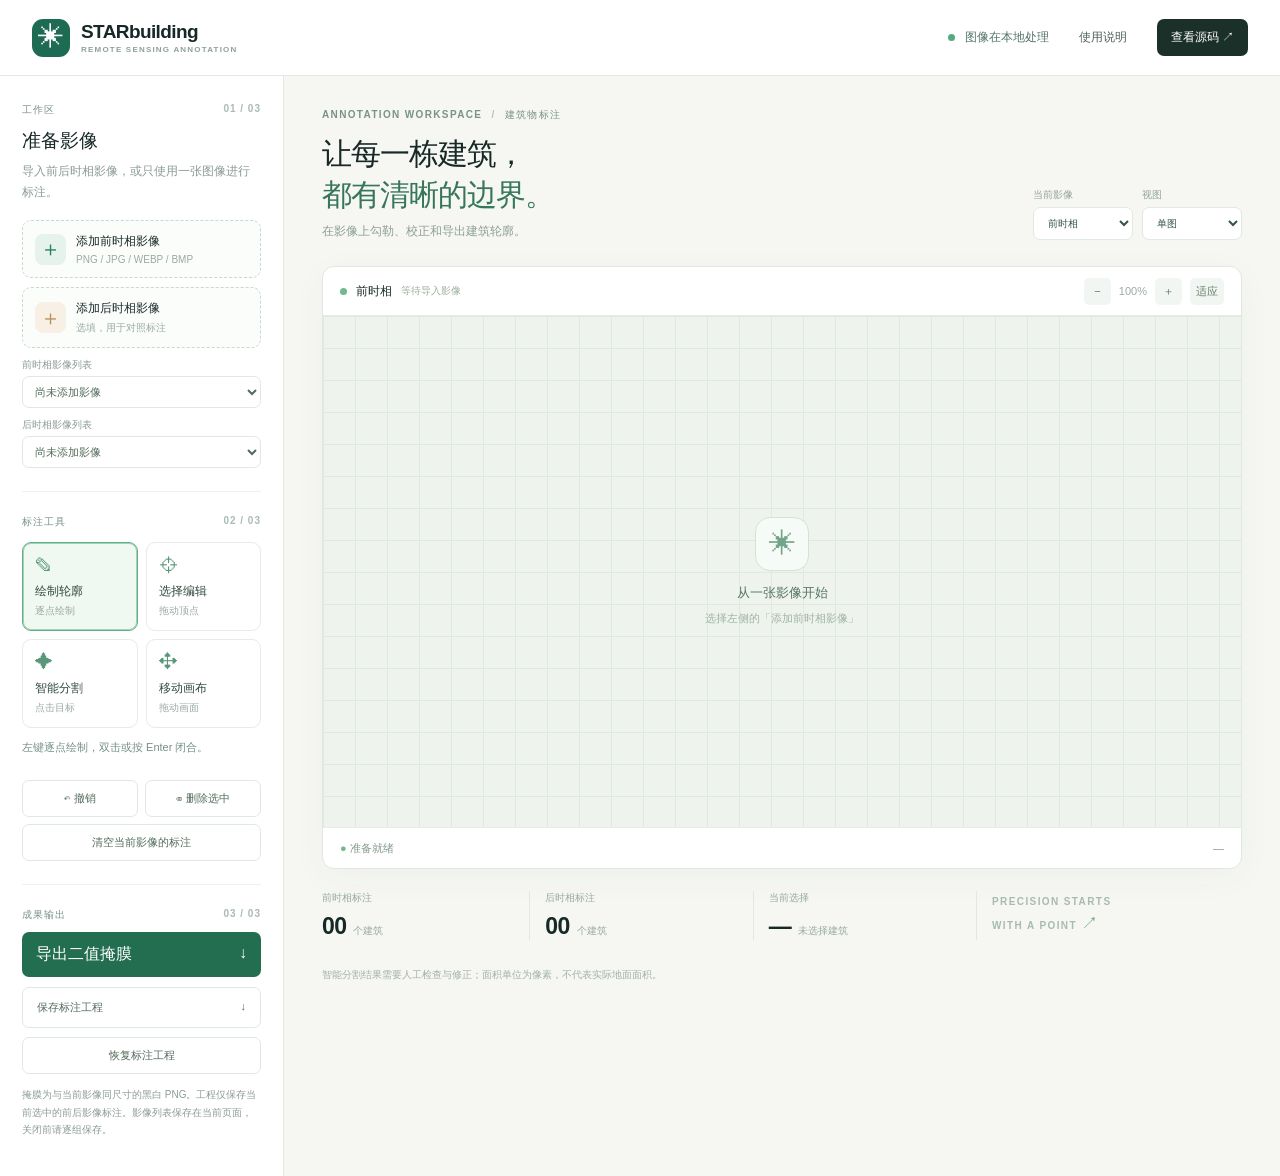
==== docs/index.html @ ca91f263 "Improve workspace and prepare Pages publishing" ====
<!doctype html>
<html lang="zh-CN"><head><meta charset="utf-8"><meta name="viewport" content="width=device-width,initial-scale=1"><meta name="color-scheme" content="light"><title>STARbuilding · 遥感建筑标注</title><link rel="stylesheet" href="./style.css"></head>
<body><header><a class="brand" href="#"><span class="brand-icon">✳</span><span><strong>STARbuilding</strong><small>REMOTE SENSING ANNOTATION</small></span></a><div class="header-end"><span class="local-badge"><i></i> 图像在本地处理</span><button id="help" class="text-btn">使用说明</button><a class="github" href="https://github.com/cha290196-hue/STARbuilding">查看源码 ↗</a></div></header>
<main><aside class="sidebar"><div class="section-heading"><span>工作区</span><span class="step">01 / 03</span></div><h2>准备影像</h2><p class="muted">导入前后时相影像，或只使用一张图像进行标注。</p><label class="upload"><input id="file-before" type="file" multiple accept="image/png,image/jpeg,image/webp,image/bmp"><span class="upload-icon">＋</span><span><b>添加前时相影像</b><small id="before-name">PNG / JPG / WEBP / BMP</small></span></label><label class="upload"><input id="file-after" type="file" multiple accept="image/png,image/jpeg,image/webp,image/bmp"><span class="upload-icon warm">＋</span><span><b>添加后时相影像</b><small id="after-name">选填，用于对照标注</small></span></label><label class="image-picker">前时相影像列表<select id="images-before" aria-label="前时相影像列表"><option value="">尚未添加影像</option></select></label><label class="image-picker">后时相影像列表<select id="images-after" aria-label="后时相影像列表"><option value="">尚未添加影像</option></select></label><div class="divider"></div><div class="section-heading"><span>标注工具</span><span class="step">02 / 03</span></div><div class="tool-grid" id="tools"><button class="tool selected" data-mode="polygon"><span>✎</span><b>绘制轮廓</b><small>逐点绘制</small></button><button class="tool" data-mode="edit"><span>⌖</span><b>选择编辑</b><small>拖动顶点</small></button><button class="tool" data-mode="ai"><span>✦</span><b>智能分割</b><small>点击目标</small></button><button class="tool" data-mode="pan"><span>✥</span><b>移动画布</b><small>拖动画面</small></button></div><p id="tool-hint" class="hint">左键逐点绘制，双击或按 Enter 闭合。</p><div class="actions"><button id="undo">↶ 撤销</button><button id="remove">⌫ 删除选中</button></div><button id="clear" class="clear">清空当前影像的标注</button><div class="divider"></div><div class="section-heading"><span>成果输出</span><span class="step">03 / 03</span></div><button id="export-mask" class="primary">导出二值掩膜 <span>↓</span></button><button id="export-project" class="secondary">保存标注工程 <span>↓</span></button><label class="import-project">恢复标注工程<input id="project-file" type="file" accept="application/json,.json"></label><p class="footnote">掩膜为与当前影像同尺寸的黑白 PNG。工程仅保存当前选中的前后影像标注。影像列表保存在当前页面，关闭前请逐组保存。</p></aside>
<section class="workspace"><div class="workspace-head"><div><div class="eyebrow">ANNOTATION WORKSPACE <span> / </span> 建筑物标注</div><h1>让每一栋建筑，<br><em>都有清晰的边界。</em></h1><p>在影像上勾勒、校正和导出建筑轮廓。</p></div><div class="head-controls"><label>当前影像<select id="active"><option value="before">前时相</option><option value="after">后时相</option></select></label><label>视图<select id="layout"><option value="single">单图</option><option value="side">左右对照</option><option value="overlay">叠加对照</option></select></label></div></div><div class="canvas-shell"><div class="canvas-toolbar"><div class="canvas-title"><span class="pulse"></span><strong id="view-title">前时相</strong><span id="dimensions">等待导入影像</span></div><div class="canvas-buttons"><button id="zoom-out" title="缩小">−</button><span id="zoom-label">100%</span><button id="zoom-in" title="放大">＋</button><button id="fit" title="适应画布">适应</button></div></div><div id="panes" class="panes single"><div class="pane" data-side="before"><canvas id="canvas-before"></canvas><div class="empty" id="empty-before"><div class="empty-mark">✳</div><strong>从一张影像开始</strong><span>选择左侧的「添加前时相影像」</span></div></div><div class="pane" data-side="after"><canvas id="canvas-after"></canvas><div class="empty" id="empty-after"><div class="empty-mark">＋</div><strong>添加后时相影像</strong><span>导入另一张图像进行对照</span></div></div></div><div class="canvas-footer"><div><span class="key">●</span> <span id="status" role="status">准备就绪</span></div><div id="pointer">—</div></div></div><div class="bottom"><div><span class="metric-label">前时相标注</span><strong id="count-before">00</strong><span>个建筑</span></div><div><span class="metric-label">后时相标注</span><strong id="count-after">00</strong><span>个建筑</span></div><div><span class="metric-label">当前选择</span><strong id="selection">—</strong><span id="area">未选择建筑</span></div><div class="bottom-note">PRECISION STARTS<br>WITH A POINT <span>↗</span></div></div><p class="disclaimer">智能分割结果需要人工检查与修正；面积单位为像素，不代表实际地面面积。</p></section></main>
<dialog id="help-dialog"><div class="dialog-top"><b>使用说明</b><button id="close-help">✕</button></div><ol><li>导入前时相影像；需要对比时再导入后时相。</li><li>选择「绘制轮廓」逐点标注，双击或按 Enter 完成。选择「选择编辑」后可选中轮廓并拖动顶点。</li><li>选择「智能分割」并点击目标，首次使用需要联网下载模型。结果须人工核对；每次点击创建一个轮廓。</li><li>滚轮缩放，移动画布工具用于平移；左右对照分别编辑两张影像，叠加模式要求两张影像尺寸一致并已配准。</li><li>导出二值掩膜或保存工程。工程仅包含当前选中的前后时相标注，不包含图像；恢复时须重新选择同尺寸原图。</li></ol><p>快捷键：Enter 完成绘制、Esc 取消当前绘制、Ctrl/Cmd + Z 撤销、Delete 删除选中。</p></dialog><script type="module" src="./app.js"></script></body></html>
---- docs/style.css ----
:root{font-family:Inter,"Noto Sans SC","Microsoft YaHei",sans-serif;color:#172927;background:#f6f7f3;font-synthesis:none}*{box-sizing:border-box}body{margin:0}button,select{font:inherit}button{cursor:pointer}button:focus-visible,select:focus-visible,label:focus-within{outline:3px solid #87c8ad;outline-offset:2px}header{height:76px;background:#fff;border-bottom:1px solid #e2e9e4;display:flex;align-items:center;justify-content:space-between;padding:0 32px}.brand{display:flex;gap:11px;align-items:center;text-decoration:none;color:inherit}.brand-icon{width:38px;height:38px;display:grid;place-items:center;color:#fff;background:#1d6b53;border-radius:11px;font-size:26px}.brand strong{font-size:19px;letter-spacing:-.6px}.brand small{display:block;font-size:8px;letter-spacing:1.2px;color:#91a09a;font-weight:700;margin-top:2px}.header-end{display:flex;align-items:center;gap:24px;font-size:12px}.local-badge{color:#527369}.local-badge i{display:inline-block;width:7px;height:7px;border-radius:50%;background:#51ad7d;margin-right:6px}.text-btn{border:0;background:none;color:#4f625a}.github{color:#fff;text-decoration:none;background:#1c302a;border-radius:7px;padding:10px 14px;font-weight:600}main{display:grid;grid-template-columns:284px minmax(0,1fr);min-height:calc(100vh - 76px)}.sidebar{padding:27px 22px;border-right:1px solid #e2e9e4;background:#fff}.section-heading{display:flex;justify-content:space-between;text-transform:uppercase;letter-spacing:1px;font-size:10px;font-weight:800;color:#789189}.step{color:#aabbb4}.sidebar h2{font-size:19px;margin:11px 0 7px}.muted,.footnote{font-size:12px;color:#8b9b94;line-height:1.75}.muted{margin:0 0 17px}.upload{display:flex;align-items:center;gap:10px;border:1px dashed #c8d9cf;border-radius:9px;padding:12px;margin-bottom:9px;cursor:pointer;background:#fbfdfb}.upload:hover{border-color:#31906b;background:#f2faf5}.upload input,.import-project input{display:none}.upload-icon{width:31px;height:31px;border-radius:8px;background:#e6f3ec;color:#28835d;font-size:21px;display:grid;place-items:center}.upload-icon.warm{background:#f8f0e5;color:#b99058}.upload b{display:block;font-size:12px}.upload small{display:block;font-size:10px;color:#9aaba3;margin-top:4px;max-width:160px;text-overflow:ellipsis;overflow:hidden;white-space:nowrap}.divider{height:1px;background:#edf1ed;margin:23px 0}.tool-grid{display:grid;grid-template-columns:1fr 1fr;gap:8px;margin-top:13px}.tool{border:1px solid #e5ece7;background:#fff;border-radius:9px;text-align:left;padding:12px;color:#586d62}.tool span,.tool b,.tool small{display:block}.tool span{font-size:18px;color:#589779;margin-bottom:7px}.tool b{font-size:12px;color:#304a3b}.tool small{font-size:10px;color:#9baaa0;margin-top:4px}.tool.selected{border-color:#63af85;background:#f0f8f2;box-shadow:inset 0 0 0 1px #a3d2b6}.hint{min-height:30px;color:#769084;font-size:11px;line-height:1.5}.actions{display:flex;gap:7px}.actions button,.clear,.secondary,.import-project{border:1px solid #e0e9e1;background:#fff;border-radius:7px;color:#536b5b;padding:10px;font-size:11px}.actions button{flex:1}.clear{width:100%;margin-top:7px}.primary,.secondary{width:100%;display:flex;justify-content:space-between;padding:12px 14px;font-weight:700;margin-top:10px}.primary{background:#236d51;color:white;border:0;border-radius:7px}.primary:hover{background:#16583d}.import-project{display:block;text-align:center;margin-top:9px;cursor:pointer}.footnote{font-size:10px;margin-top:12px}.workspace{padding:32px 38px;min-width:0}.workspace-head{display:flex;justify-content:space-between;align-items:end;gap:20px;margin-bottom:26px}.eyebrow{font-size:10px;color:#799389;letter-spacing:1.35px;font-weight:800}.eyebrow span{padding:0 5px;color:#b4c3ba}.workspace h1{font-size:30px;line-height:1.35;letter-spacing:-1px;margin:12px 0 8px}.workspace h1 em{font-style:normal;color:#38765c}.workspace-head p{font-size:12px;color:#8d9e94;margin:0}.head-controls{display:flex;gap:9px}.head-controls label{font-size:10px;color:#93a39a}.head-controls select{display:block;margin-top:5px;min-width:100px;padding:9px 25px 9px 10px;border:1px solid #e1e9e1;border-radius:7px;background:white;color:#355342}.canvas-shell{background:white;border:1px solid #e0e8e0;border-radius:12px;overflow:hidden;box-shadow:0 8px 35px #3552400a}.canvas-toolbar,.canvas-footer{height:48px;display:flex;justify-content:space-between;align-items:center;padding:0 17px}.canvas-title{font-size:12px;display:flex;gap:9px;align-items:center}.canvas-title span:last-child{font-size:10px;color:#9daf9f}.pulse{height:7px;width:7px;background:#70ba8c;border-radius:50%}.canvas-buttons{display:flex;gap:8px;align-items:center;color:#9aaba1;font-size:11px}.canvas-buttons button{border:0;background:#f2f6f2;border-radius:5px;color:#647d6c;min-width:27px;height:27px}.panes{height:min(57vh,640px);min-height:350px;display:flex;background:#eff3ed;border-block:1px solid #e6ede5}.pane{position:relative;min-width:0;flex:1;overflow:hidden;background-color:#eef3ed;background-image:linear-gradient(#dfe9df 1px, transparent 1px),linear-gradient(90deg,#dfe9df 1px,transparent 1px);background-size:32px 32px}.pane+ .pane{border-left:1px solid #dce7dc}.panes.single .pane[data-side=after],.panes.overlay .pane[data-side=after]{display:none}.panes.single.after .pane[data-side=before]{display:none}.panes.single.after .pane[data-side=after]{display:block}.pane canvas{width:100%;height:100%;display:block;touch-action:none}.empty{position:absolute;inset:0;display:flex;flex-direction:column;align-items:center;justify-content:center;pointer-events:none;color:#769086;gap:9px}.empty[hidden]{display:none}.empty-mark{display:grid;place-items:center;width:54px;height:54px;border:1px solid #d2e3d4;background:#f7fbf7;color:#71a58a;border-radius:15px;font-size:27px;margin-bottom:4px}.empty strong{font-size:13px;color:#577363}.empty span{font-size:11px;color:#a1b2a4}.canvas-footer{font-size:11px;color:#849a8b;height:40px}.key{color:#79b68e}.bottom{display:grid;grid-template-columns:repeat(3,1fr) 1.2fr;gap:15px;margin-top:22px}.bottom>div{border-right:1px solid #dfe9df}.bottom>div:last-child{border:0}.metric-label{display:block;font-size:10px;color:#97a9a0;margin-bottom:8px}.bottom strong{font-size:23px;letter-spacing:-.6px;margin-right:7px}.bottom div>span:not(.metric-label){font-size:10px;color:#98aba0}.bottom-note{font-size:10px;font-weight:800;letter-spacing:1.4px;line-height:1.7;color:#a8bab0;align-self:center}.bottom-note span{font-size:17px!important;color:#7ba889!important}.disclaimer{font-size:10px;color:#a1b1a5;margin-top:28px}dialog{border:0;border-radius:14px;padding:24px;max-width:520px;color:#30493a;box-shadow:0 20px 100px #12281e50;line-height:1.8;font-size:13px}dialog::backdrop{background:#1c302a70}.dialog-top{display:flex;justify-content:space-between;align-items:center;font-size:18px}.dialog-top button{border:0;background:#eef4ee;border-radius:5px;padding:7px 10px}@media(max-width:850px){header{padding:0 16px}.header-end{gap:9px}.local-badge{display:none}main{display:flex;flex-direction:column}.sidebar{border-right:0;border-bottom:1px solid #e2e9e4}.workspace{padding:24px 16px}.workspace-head{align-items:start;flex-direction:column}.workspace h1{font-size:26px}.bottom{grid-template-columns:repeat(3,1fr)}.bottom-note{display:none}.panes{min-height:330px;height:50vh}.sidebar .tool-grid{grid-template-columns:repeat(4,1fr)}}@media(max-width:480px){.github{display:none}.sidebar .tool-grid{grid-template-columns:repeat(2,1fr)}.canvas-title span:last-child{display:none}.panes.side{flex-direction:column}.panes.side .pane+.pane{border-left:0;border-top:1px solid #dce7dc}}

.image-picker{display:block;margin-top:10px;color:#8b9b94;font-size:10px}.image-picker select{display:block;width:100%;border:1px solid #e0e9e1;border-radius:7px;background:#fff;color:#536b5b;font-size:11px;padding:8px;margin-top:4px}
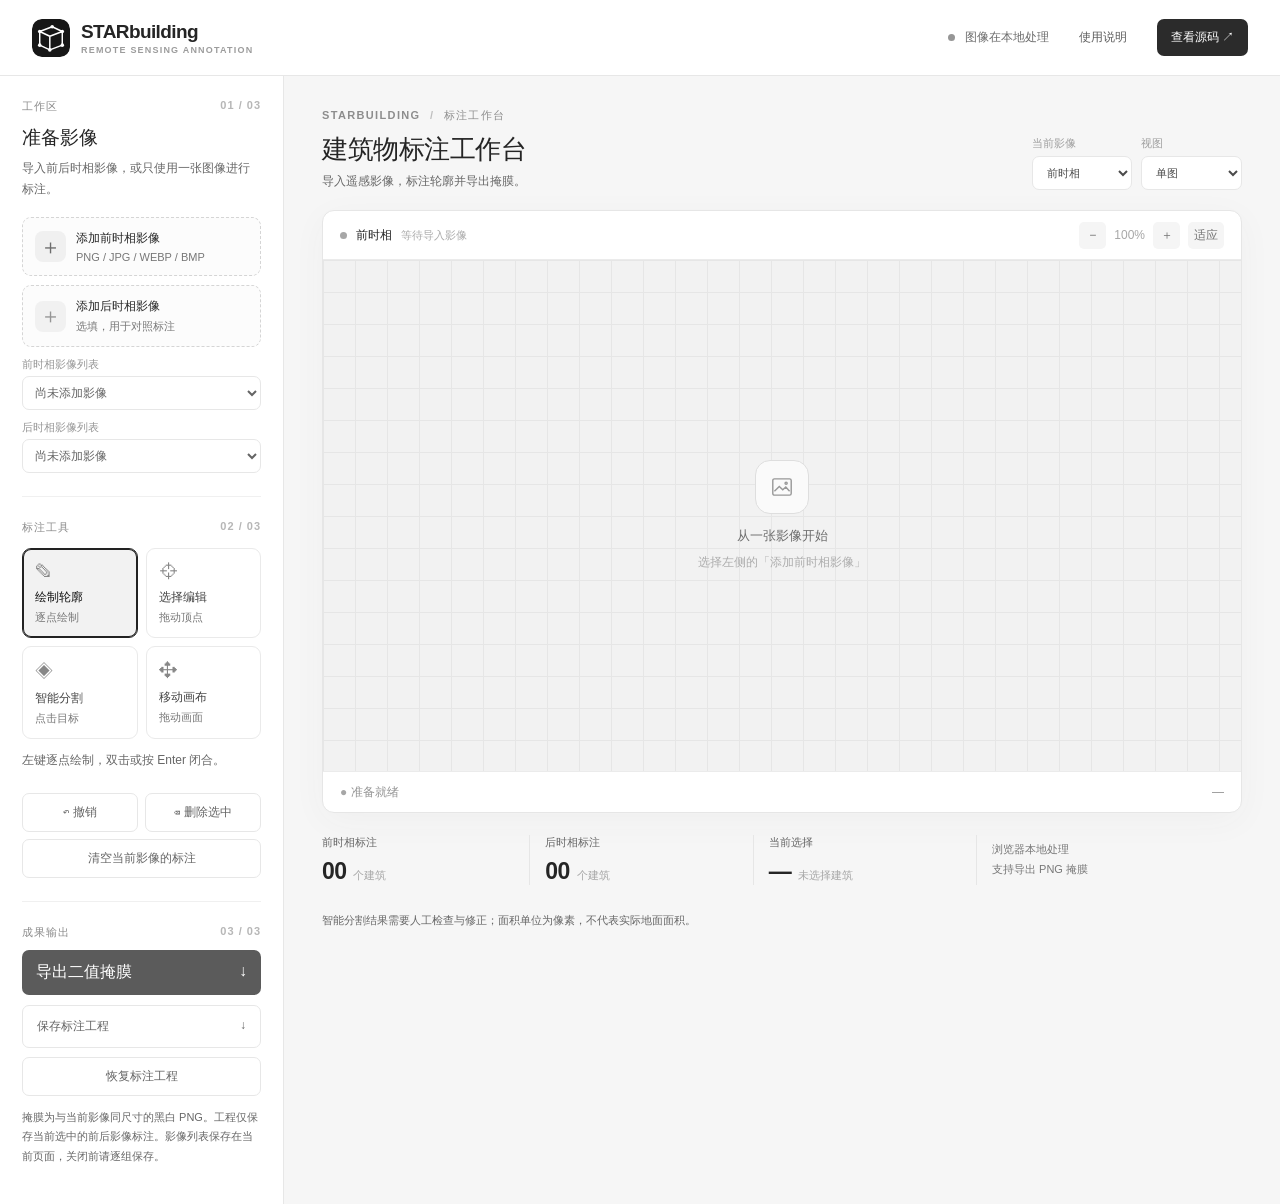
==== commit 8e247b6e: "Refine monochrome workspace and documentation" ====
--- a/docs/index.html
+++ b/docs/index.html
@@ -1,6 +1,6 @@
 <!doctype html>
-<html lang="zh-CN"><head><meta charset="utf-8"><meta name="viewport" content="width=device-width,initial-scale=1"><meta name="color-scheme" content="light"><title>STARbuilding · 遥感建筑标注</title><link rel="stylesheet" href="./style.css"></head>
-<body><header><a class="brand" href="#"><span class="brand-icon">✳</span><span><strong>STARbuilding</strong><small>REMOTE SENSING ANNOTATION</small></span></a><div class="header-end"><span class="local-badge"><i></i> 图像在本地处理</span><button id="help" class="text-btn">使用说明</button><a class="github" href="https://github.com/cha290196-hue/STARbuilding">查看源码 ↗</a></div></header>
-<main><aside class="sidebar"><div class="section-heading"><span>工作区</span><span class="step">01 / 03</span></div><h2>准备影像</h2><p class="muted">导入前后时相影像，或只使用一张图像进行标注。</p><label class="upload"><input id="file-before" type="file" multiple accept="image/png,image/jpeg,image/webp,image/bmp"><span class="upload-icon">＋</span><span><b>添加前时相影像</b><small id="before-name">PNG / JPG / WEBP / BMP</small></span></label><label class="upload"><input id="file-after" type="file" multiple accept="image/png,image/jpeg,image/webp,image/bmp"><span class="upload-icon warm">＋</span><span><b>添加后时相影像</b><small id="after-name">选填，用于对照标注</small></span></label><label class="image-picker">前时相影像列表<select id="images-before" aria-label="前时相影像列表"><option value="">尚未添加影像</option></select></label><label class="image-picker">后时相影像列表<select id="images-after" aria-label="后时相影像列表"><option value="">尚未添加影像</option></select></label><div class="divider"></div><div class="section-heading"><span>标注工具</span><span class="step">02 / 03</span></div><div class="tool-grid" id="tools"><button class="tool selected" data-mode="polygon"><span>✎</span><b>绘制轮廓</b><small>逐点绘制</small></button><button class="tool" data-mode="edit"><span>⌖</span><b>选择编辑</b><small>拖动顶点</small></button><button class="tool" data-mode="ai"><span>✦</span><b>智能分割</b><small>点击目标</small></button><button class="tool" data-mode="pan"><span>✥</span><b>移动画布</b><small>拖动画面</small></button></div><p id="tool-hint" class="hint">左键逐点绘制，双击或按 Enter 闭合。</p><div class="actions"><button id="undo">↶ 撤销</button><button id="remove">⌫ 删除选中</button></div><button id="clear" class="clear">清空当前影像的标注</button><div class="divider"></div><div class="section-heading"><span>成果输出</span><span class="step">03 / 03</span></div><button id="export-mask" class="primary">导出二值掩膜 <span>↓</span></button><button id="export-project" class="secondary">保存标注工程 <span>↓</span></button><label class="import-project">恢复标注工程<input id="project-file" type="file" accept="application/json,.json"></label><p class="footnote">掩膜为与当前影像同尺寸的黑白 PNG。工程仅保存当前选中的前后影像标注。影像列表保存在当前页面，关闭前请逐组保存。</p></aside>
-<section class="workspace"><div class="workspace-head"><div><div class="eyebrow">ANNOTATION WORKSPACE <span> / </span> 建筑物标注</div><h1>让每一栋建筑，<br><em>都有清晰的边界。</em></h1><p>在影像上勾勒、校正和导出建筑轮廓。</p></div><div class="head-controls"><label>当前影像<select id="active"><option value="before">前时相</option><option value="after">后时相</option></select></label><label>视图<select id="layout"><option value="single">单图</option><option value="side">左右对照</option><option value="overlay">叠加对照</option></select></label></div></div><div class="canvas-shell"><div class="canvas-toolbar"><div class="canvas-title"><span class="pulse"></span><strong id="view-title">前时相</strong><span id="dimensions">等待导入影像</span></div><div class="canvas-buttons"><button id="zoom-out" title="缩小">−</button><span id="zoom-label">100%</span><button id="zoom-in" title="放大">＋</button><button id="fit" title="适应画布">适应</button></div></div><div id="panes" class="panes single"><div class="pane" data-side="before"><canvas id="canvas-before"></canvas><div class="empty" id="empty-before"><div class="empty-mark">✳</div><strong>从一张影像开始</strong><span>选择左侧的「添加前时相影像」</span></div></div><div class="pane" data-side="after"><canvas id="canvas-after"></canvas><div class="empty" id="empty-after"><div class="empty-mark">＋</div><strong>添加后时相影像</strong><span>导入另一张图像进行对照</span></div></div></div><div class="canvas-footer"><div><span class="key">●</span> <span id="status" role="status">准备就绪</span></div><div id="pointer">—</div></div></div><div class="bottom"><div><span class="metric-label">前时相标注</span><strong id="count-before">00</strong><span>个建筑</span></div><div><span class="metric-label">后时相标注</span><strong id="count-after">00</strong><span>个建筑</span></div><div><span class="metric-label">当前选择</span><strong id="selection">—</strong><span id="area">未选择建筑</span></div><div class="bottom-note">PRECISION STARTS<br>WITH A POINT <span>↗</span></div></div><p class="disclaimer">智能分割结果需要人工检查与修正；面积单位为像素，不代表实际地面面积。</p></section></main>
+<html lang="zh-CN"><head><meta charset="utf-8"><meta name="viewport" content="width=device-width,initial-scale=1"><meta name="color-scheme" content="light"><title>STARbuilding · 遥感建筑标注</title><link rel="icon" type="image/svg+xml" href="./icon.svg"><link rel="stylesheet" href="./style.css"></head>
+<body><header><a class="brand" href="#"><span class="brand-icon"><img src="./icon.svg" alt=""></span><span><strong>STARbuilding</strong><small>REMOTE SENSING ANNOTATION</small></span></a><div class="header-end"><span class="local-badge"><i></i> 图像在本地处理</span><button id="help" class="text-btn">使用说明</button><a class="github" href="https://github.com/cha290196-hue/STARbuilding">查看源码 ↗</a></div></header>
+<main><aside class="sidebar"><div class="section-heading"><span>工作区</span><span class="step">01 / 03</span></div><h2>准备影像</h2><p class="muted">导入前后时相影像，或只使用一张图像进行标注。</p><label class="upload"><input id="file-before" type="file" multiple accept="image/png,image/jpeg,image/webp,image/bmp"><span class="upload-icon">＋</span><span><b>添加前时相影像</b><small id="before-name">PNG / JPG / WEBP / BMP</small></span></label><label class="upload"><input id="file-after" type="file" multiple accept="image/png,image/jpeg,image/webp,image/bmp"><span class="upload-icon warm">＋</span><span><b>添加后时相影像</b><small id="after-name">选填，用于对照标注</small></span></label><label class="image-picker">前时相影像列表<select id="images-before" aria-label="前时相影像列表"><option value="">尚未添加影像</option></select></label><label class="image-picker">后时相影像列表<select id="images-after" aria-label="后时相影像列表"><option value="">尚未添加影像</option></select></label><div class="divider"></div><div class="section-heading"><span>标注工具</span><span class="step">02 / 03</span></div><div class="tool-grid" id="tools"><button class="tool selected" data-mode="polygon"><span>✎</span><b>绘制轮廓</b><small>逐点绘制</small></button><button class="tool" data-mode="edit"><span>⌖</span><b>选择编辑</b><small>拖动顶点</small></button><button class="tool" data-mode="ai"><span>◈</span><b>智能分割</b><small>点击目标</small></button><button class="tool" data-mode="pan"><span>✥</span><b>移动画布</b><small>拖动画面</small></button></div><p id="tool-hint" class="hint">左键逐点绘制，双击或按 Enter 闭合。</p><div class="actions"><button id="undo">↶ 撤销</button><button id="remove">⌫ 删除选中</button></div><button id="clear" class="clear">清空当前影像的标注</button><div class="divider"></div><div class="section-heading"><span>成果输出</span><span class="step">03 / 03</span></div><button id="export-mask" class="primary">导出二值掩膜 <span>↓</span></button><button id="export-project" class="secondary">保存标注工程 <span>↓</span></button><label class="import-project">恢复标注工程<input id="project-file" type="file" accept="application/json,.json"></label><p class="footnote">掩膜为与当前影像同尺寸的黑白 PNG。工程仅保存当前选中的前后影像标注。影像列表保存在当前页面，关闭前请逐组保存。</p></aside>
+<section class="workspace"><div class="workspace-head"><div><div class="eyebrow">STARBUILDING <span> / </span> 标注工作台</div><h1>建筑物标注工作台</h1><p>导入遥感影像，标注轮廓并导出掩膜。</p></div><div class="head-controls"><label>当前影像<select id="active"><option value="before">前时相</option><option value="after">后时相</option></select></label><label>视图<select id="layout"><option value="single">单图</option><option value="side">左右对照</option><option value="overlay">叠加对照</option></select></label></div></div><div class="canvas-shell"><div class="canvas-toolbar"><div class="canvas-title"><span class="pulse"></span><strong id="view-title">前时相</strong><span id="dimensions">等待导入影像</span></div><div class="canvas-buttons"><button id="zoom-out" title="缩小">−</button><span id="zoom-label">100%</span><button id="zoom-in" title="放大">＋</button><button id="fit" title="适应画布">适应</button></div></div><div id="panes" class="panes single"><div class="pane" data-side="before"><canvas id="canvas-before"></canvas><div class="empty" id="empty-before"><div class="empty-mark"><svg viewBox="0 0 24 24" fill="none" stroke="currentColor" stroke-width="1.3" aria-hidden="true"><rect x="3.5" y="4.5" width="17" height="15" rx="1.5"/><path d="m5 16 4.5-4.5 3.2 3.1 2.8-2.6 3.5 4"/><circle cx="15.8" cy="8.5" r="1"/></svg></div><strong>从一张影像开始</strong><span>选择左侧的「添加前时相影像」</span></div></div><div class="pane" data-side="after"><canvas id="canvas-after"></canvas><div class="empty" id="empty-after"><div class="empty-mark">＋</div><strong>添加后时相影像</strong><span>导入另一张图像进行对照</span></div></div></div><div class="canvas-footer"><div><span class="key">●</span> <span id="status" role="status">准备就绪</span></div><div id="pointer">—</div></div></div><div class="bottom"><div><span class="metric-label">前时相标注</span><strong id="count-before">00</strong><span>个建筑</span></div><div><span class="metric-label">后时相标注</span><strong id="count-after">00</strong><span>个建筑</span></div><div><span class="metric-label">当前选择</span><strong id="selection">—</strong><span id="area">未选择建筑</span></div><div class="bottom-note">浏览器本地处理<br>支持导出 PNG 掩膜</div></div><p class="disclaimer">智能分割结果需要人工检查与修正；面积单位为像素，不代表实际地面面积。</p></section></main>
 <dialog id="help-dialog"><div class="dialog-top"><b>使用说明</b><button id="close-help">✕</button></div><ol><li>导入前时相影像；需要对比时再导入后时相。</li><li>选择「绘制轮廓」逐点标注，双击或按 Enter 完成。选择「选择编辑」后可选中轮廓并拖动顶点。</li><li>选择「智能分割」并点击目标，首次使用需要联网下载模型。结果须人工核对；每次点击创建一个轮廓。</li><li>滚轮缩放，移动画布工具用于平移；左右对照分别编辑两张影像，叠加模式要求两张影像尺寸一致并已配准。</li><li>导出二值掩膜或保存工程。工程仅包含当前选中的前后时相标注，不包含图像；恢复时须重新选择同尺寸原图。</li></ol><p>快捷键：Enter 完成绘制、Esc 取消当前绘制、Ctrl/Cmd + Z 撤销、Delete 删除选中。</p></dialog><script type="module" src="./app.js"></script></body></html>
--- a/docs/style.css
+++ b/docs/style.css
@@ -1,3 +1,5 @@
-:root{font-family:Inter,"Noto Sans SC","Microsoft YaHei",sans-serif;color:#172927;background:#f6f7f3;font-synthesis:none}*{box-sizing:border-box}body{margin:0}button,select{font:inherit}button{cursor:pointer}button:focus-visible,select:focus-visible,label:focus-within{outline:3px solid #87c8ad;outline-offset:2px}header{height:76px;background:#fff;border-bottom:1px solid #e2e9e4;display:flex;align-items:center;justify-content:space-between;padding:0 32px}.brand{display:flex;gap:11px;align-items:center;text-decoration:none;color:inherit}.brand-icon{width:38px;height:38px;display:grid;place-items:center;color:#fff;background:#1d6b53;border-radius:11px;font-size:26px}.brand strong{font-size:19px;letter-spacing:-.6px}.brand small{display:block;font-size:8px;letter-spacing:1.2px;color:#91a09a;font-weight:700;margin-top:2px}.header-end{display:flex;align-items:center;gap:24px;font-size:12px}.local-badge{color:#527369}.local-badge i{display:inline-block;width:7px;height:7px;border-radius:50%;background:#51ad7d;margin-right:6px}.text-btn{border:0;background:none;color:#4f625a}.github{color:#fff;text-decoration:none;background:#1c302a;border-radius:7px;padding:10px 14px;font-weight:600}main{display:grid;grid-template-columns:284px minmax(0,1fr);min-height:calc(100vh - 76px)}.sidebar{padding:27px 22px;border-right:1px solid #e2e9e4;background:#fff}.section-heading{display:flex;justify-content:space-between;text-transform:uppercase;letter-spacing:1px;font-size:10px;font-weight:800;color:#789189}.step{color:#aabbb4}.sidebar h2{font-size:19px;margin:11px 0 7px}.muted,.footnote{font-size:12px;color:#8b9b94;line-height:1.75}.muted{margin:0 0 17px}.upload{display:flex;align-items:center;gap:10px;border:1px dashed #c8d9cf;border-radius:9px;padding:12px;margin-bottom:9px;cursor:pointer;background:#fbfdfb}.upload:hover{border-color:#31906b;background:#f2faf5}.upload input,.import-project input{display:none}.upload-icon{width:31px;height:31px;border-radius:8px;background:#e6f3ec;color:#28835d;font-size:21px;display:grid;place-items:center}.upload-icon.warm{background:#f8f0e5;color:#b99058}.upload b{display:block;font-size:12px}.upload small{display:block;font-size:10px;color:#9aaba3;margin-top:4px;max-width:160px;text-overflow:ellipsis;overflow:hidden;white-space:nowrap}.divider{height:1px;background:#edf1ed;margin:23px 0}.tool-grid{display:grid;grid-template-columns:1fr 1fr;gap:8px;margin-top:13px}.tool{border:1px solid #e5ece7;background:#fff;border-radius:9px;text-align:left;padding:12px;color:#586d62}.tool span,.tool b,.tool small{display:block}.tool span{font-size:18px;color:#589779;margin-bottom:7px}.tool b{font-size:12px;color:#304a3b}.tool small{font-size:10px;color:#9baaa0;margin-top:4px}.tool.selected{border-color:#63af85;background:#f0f8f2;box-shadow:inset 0 0 0 1px #a3d2b6}.hint{min-height:30px;color:#769084;font-size:11px;line-height:1.5}.actions{display:flex;gap:7px}.actions button,.clear,.secondary,.import-project{border:1px solid #e0e9e1;background:#fff;border-radius:7px;color:#536b5b;padding:10px;font-size:11px}.actions button{flex:1}.clear{width:100%;margin-top:7px}.primary,.secondary{width:100%;display:flex;justify-content:space-between;padding:12px 14px;font-weight:700;margin-top:10px}.primary{background:#236d51;color:white;border:0;border-radius:7px}.primary:hover{background:#16583d}.import-project{display:block;text-align:center;margin-top:9px;cursor:pointer}.footnote{font-size:10px;margin-top:12px}.workspace{padding:32px 38px;min-width:0}.workspace-head{display:flex;justify-content:space-between;align-items:end;gap:20px;margin-bottom:26px}.eyebrow{font-size:10px;color:#799389;letter-spacing:1.35px;font-weight:800}.eyebrow span{padding:0 5px;color:#b4c3ba}.workspace h1{font-size:30px;line-height:1.35;letter-spacing:-1px;margin:12px 0 8px}.workspace h1 em{font-style:normal;color:#38765c}.workspace-head p{font-size:12px;color:#8d9e94;margin:0}.head-controls{display:flex;gap:9px}.head-controls label{font-size:10px;color:#93a39a}.head-controls select{display:block;margin-top:5px;min-width:100px;padding:9px 25px 9px 10px;border:1px solid #e1e9e1;border-radius:7px;background:white;color:#355342}.canvas-shell{background:white;border:1px solid #e0e8e0;border-radius:12px;overflow:hidden;box-shadow:0 8px 35px #3552400a}.canvas-toolbar,.canvas-footer{height:48px;display:flex;justify-content:space-between;align-items:center;padding:0 17px}.canvas-title{font-size:12px;display:flex;gap:9px;align-items:center}.canvas-title span:last-child{font-size:10px;color:#9daf9f}.pulse{height:7px;width:7px;background:#70ba8c;border-radius:50%}.canvas-buttons{display:flex;gap:8px;align-items:center;color:#9aaba1;font-size:11px}.canvas-buttons button{border:0;background:#f2f6f2;border-radius:5px;color:#647d6c;min-width:27px;height:27px}.panes{height:min(57vh,640px);min-height:350px;display:flex;background:#eff3ed;border-block:1px solid #e6ede5}.pane{position:relative;min-width:0;flex:1;overflow:hidden;background-color:#eef3ed;background-image:linear-gradient(#dfe9df 1px, transparent 1px),linear-gradient(90deg,#dfe9df 1px,transparent 1px);background-size:32px 32px}.pane+ .pane{border-left:1px solid #dce7dc}.panes.single .pane[data-side=after],.panes.overlay .pane[data-side=after]{display:none}.panes.single.after .pane[data-side=before]{display:none}.panes.single.after .pane[data-side=after]{display:block}.pane canvas{width:100%;height:100%;display:block;touch-action:none}.empty{position:absolute;inset:0;display:flex;flex-direction:column;align-items:center;justify-content:center;pointer-events:none;color:#769086;gap:9px}.empty[hidden]{display:none}.empty-mark{display:grid;place-items:center;width:54px;height:54px;border:1px solid #d2e3d4;background:#f7fbf7;color:#71a58a;border-radius:15px;font-size:27px;margin-bottom:4px}.empty strong{font-size:13px;color:#577363}.empty span{font-size:11px;color:#a1b2a4}.canvas-footer{font-size:11px;color:#849a8b;height:40px}.key{color:#79b68e}.bottom{display:grid;grid-template-columns:repeat(3,1fr) 1.2fr;gap:15px;margin-top:22px}.bottom>div{border-right:1px solid #dfe9df}.bottom>div:last-child{border:0}.metric-label{display:block;font-size:10px;color:#97a9a0;margin-bottom:8px}.bottom strong{font-size:23px;letter-spacing:-.6px;margin-right:7px}.bottom div>span:not(.metric-label){font-size:10px;color:#98aba0}.bottom-note{font-size:10px;font-weight:800;letter-spacing:1.4px;line-height:1.7;color:#a8bab0;align-self:center}.bottom-note span{font-size:17px!important;color:#7ba889!important}.disclaimer{font-size:10px;color:#a1b1a5;margin-top:28px}dialog{border:0;border-radius:14px;padding:24px;max-width:520px;color:#30493a;box-shadow:0 20px 100px #12281e50;line-height:1.8;font-size:13px}dialog::backdrop{background:#1c302a70}.dialog-top{display:flex;justify-content:space-between;align-items:center;font-size:18px}.dialog-top button{border:0;background:#eef4ee;border-radius:5px;padding:7px 10px}@media(max-width:850px){header{padding:0 16px}.header-end{gap:9px}.local-badge{display:none}main{display:flex;flex-direction:column}.sidebar{border-right:0;border-bottom:1px solid #e2e9e4}.workspace{padding:24px 16px}.workspace-head{align-items:start;flex-direction:column}.workspace h1{font-size:26px}.bottom{grid-template-columns:repeat(3,1fr)}.bottom-note{display:none}.panes{min-height:330px;height:50vh}.sidebar .tool-grid{grid-template-columns:repeat(4,1fr)}}@media(max-width:480px){.github{display:none}.sidebar .tool-grid{grid-template-columns:repeat(2,1fr)}.canvas-title span:last-child{display:none}.panes.side{flex-direction:column}.panes.side .pane+.pane{border-left:0;border-top:1px solid #dce7dc}}
+:root{font-family:Inter,"Noto Sans SC","Microsoft YaHei",sans-serif;color:#252525;background:#f6f6f6;font-synthesis:none}*{box-sizing:border-box}body{margin:0}button,select{font:inherit}button{cursor:pointer}button:focus-visible,select:focus-visible,label:focus-within{outline:3px solid #b8b8b8;outline-offset:2px}header{height:76px;background:#ffffff;border-bottom:1px solid #e7e7e7;display:flex;align-items:center;justify-content:space-between;padding:0 32px}.brand{display:flex;gap:11px;align-items:center;text-decoration:none;color:inherit}.brand-icon{width:38px;height:38px;display:grid;place-items:center;color:#ffffff;background:#595959;border-radius:11px;font-size:26px}.brand strong{font-size:19px;letter-spacing:-.6px}.brand small{display:block;font-size:9px;letter-spacing:1.2px;color:#9c9c9c;font-weight:700;margin-top:2px}.header-end{display:flex;align-items:center;gap:24px;font-size:12px}.local-badge{color:#6b6b6b}.local-badge i{display:inline-block;width:7px;height:7px;border-radius:50%;background:#969696;margin-right:6px}.text-btn{border:0;background:none;color:#5d5d5d}.github{color:#ffffff;text-decoration:none;background:#2b2b2b;border-radius:7px;padding:10px 14px;font-weight:600}main{display:grid;grid-template-columns:284px minmax(0,1fr);min-height:calc(100vh - 76px)}.sidebar{padding:27px 22px;border-right:1px solid #e7e7e7;background:#ffffff}.section-heading{display:flex;justify-content:space-between;text-transform:uppercase;letter-spacing:1px;font-size:11px;font-weight:800;color:#8b8b8b}.step{color:#b7b7b7}.sidebar h2{font-size:19px;margin:11px 0 7px}.muted,.footnote{font-size:12px;color:#979797;line-height:1.75}.muted{margin:0 0 17px}.upload{display:flex;align-items:center;gap:10px;border:1px dashed #d5d5d5;border-radius:9px;padding:12px;margin-bottom:9px;cursor:pointer;background:#fcfcfc}.upload:hover{border-color:#797979;background:#f8f8f8}.upload input,.import-project input{display:none}.upload-icon{width:31px;height:31px;border-radius:8px;background:#f0f0f0;color:#6d6d6d;font-size:21px;display:grid;place-items:center}.upload-icon.warm{background:#f1f1f1;color:#959595}.upload b{display:block;font-size:12px}.upload small{display:block;font-size:11px;color:#a7a7a7;margin-top:4px;max-width:160px;text-overflow:ellipsis;overflow:hidden;white-space:nowrap}.divider{height:1px;background:#f0f0f0;margin:23px 0}.tool-grid{display:grid;grid-template-columns:1fr 1fr;gap:8px;margin-top:13px}.tool{border:1px solid #eaeaea;background:#ffffff;border-radius:9px;text-align:left;padding:12px;color:#686868}.tool span,.tool b,.tool small{display:block}.tool span{font-size:18px;color:#878787;margin-bottom:7px}.tool b{font-size:12px;color:#434343}.tool small{font-size:11px;color:#a6a6a6;margin-top:4px}.tool.selected{border-color:#9c9c9c;background:#f6f6f6;box-shadow:inset 0 0 0 1px #c6c6c6}.hint{min-height:30px;color:#8a8a8a;font-size:12px;line-height:1.5}.actions{display:flex;gap:7px}.actions button,.clear,.secondary,.import-project{border:1px solid #e7e7e7;background:#ffffff;border-radius:7px;color:#656565;padding:10px;font-size:12px}.actions button{flex:1}.clear{width:100%;margin-top:7px}.primary,.secondary{width:100%;display:flex;justify-content:space-between;padding:12px 14px;font-weight:700;margin-top:10px}.primary{background:#5b5b5b;color:white;border:0;border-radius:7px}.primary:hover{background:#484848}.import-project{display:block;text-align:center;margin-top:9px;cursor:pointer}.footnote{font-size:11px;margin-top:12px}.workspace{padding:32px 38px;min-width:0}.workspace-head{display:flex;justify-content:space-between;align-items:end;gap:20px;margin-bottom:26px}.eyebrow{font-size:11px;color:#8d8d8d;letter-spacing:1.35px;font-weight:800}.eyebrow span{padding:0 5px;color:#bfbfbf}.workspace h1{font-size:30px;line-height:1.35;letter-spacing:-1px;margin:12px 0 8px}.workspace h1 em{font-style:normal;color:#676767}.workspace-head p{font-size:12px;color:#9a9a9a;margin:0}.head-controls{display:flex;gap:9px}.head-controls label{font-size:11px;color:#9f9f9f}.head-controls select{display:block;margin-top:5px;min-width:100px;padding:9px 25px 9px 10px;border:1px solid #e7e7e7;border-radius:7px;background:white;color:#4b4b4b}.canvas-shell{background:white;border:1px solid #e6e6e6;border-radius:12px;overflow:hidden;box-shadow:0 8px 35px #4b4b4b0a}.canvas-toolbar,.canvas-footer{height:48px;display:flex;justify-content:space-between;align-items:center;padding:0 17px}.canvas-title{font-size:12px;display:flex;gap:9px;align-items:center}.canvas-title span:last-child{font-size:11px;color:#aaaaaa}.pulse{height:7px;width:7px;background:#a7a7a7;border-radius:50%}.canvas-buttons{display:flex;gap:8px;align-items:center;color:#a7a7a7;font-size:12px}.canvas-buttons button{border:0;background:#f5f5f5;border-radius:5px;color:#767676;min-width:27px;height:27px}.panes{height:min(57vh,640px);min-height:350px;display:flex;background:#f2f2f2;border-block:1px solid #ebebeb}.pane{position:relative;min-width:0;flex:1;overflow:hidden;background-color:#f2f2f2;background-image:linear-gradient(#e6e6e6 1px, transparent 1px),linear-gradient(90deg,#e6e6e6 1px,transparent 1px);background-size:32px 32px}.pane+ .pane{border-left:1px solid #e4e4e4}.panes.single .pane[data-side=after],.panes.overlay .pane[data-side=after]{display:none}.panes.single.after .pane[data-side=before]{display:none}.panes.single.after .pane[data-side=after]{display:block}.pane canvas{width:100%;height:100%;display:block;touch-action:none}.empty{position:absolute;inset:0;display:flex;flex-direction:column;align-items:center;justify-content:center;pointer-events:none;color:#8a8a8a;gap:9px}.empty[hidden]{display:none}.empty-mark{display:grid;place-items:center;width:54px;height:54px;border:1px solid #dedede;background:#fafafa;color:#989898;border-radius:15px;font-size:27px;margin-bottom:4px}.empty strong{font-size:13px;color:#6c6c6c}.empty span{font-size:12px;color:#adadad}.canvas-footer{font-size:12px;color:#949494;height:40px}.key{color:#a6a6a6}.bottom{display:grid;grid-template-columns:repeat(3,1fr) 1.2fr;gap:15px;margin-top:22px}.bottom>div{border-right:1px solid #e6e6e6}.bottom>div:last-child{border:0}.metric-label{display:block;font-size:11px;color:#a5a5a5;margin-bottom:8px}.bottom strong{font-size:23px;letter-spacing:-.6px;margin-right:7px}.bottom div>span:not(.metric-label){font-size:11px;color:#a6a6a6}.bottom-note{font-size:11px;font-weight:800;letter-spacing:1.4px;line-height:1.7;color:#b5b5b5;align-self:center}.bottom-note span{font-size:17px!important;color:#9c9c9c!important}.disclaimer{font-size:11px;color:#adadad;margin-top:28px}dialog{border:0;border-radius:14px;padding:24px;max-width:520px;color:#434343;box-shadow:0 20px 100px #23232350;line-height:1.8;font-size:13px}dialog::backdrop{background:#2b2b2b70}.dialog-top{display:flex;justify-content:space-between;align-items:center;font-size:18px}.dialog-top button{border:0;background:#f2f2f2;border-radius:5px;padding:7px 10px}@media(max-width:850px){header{padding:0 16px}.header-end{gap:9px}.local-badge{display:none}main{display:flex;flex-direction:column}.sidebar{border-right:0;border-bottom:1px solid #e7e7e7}.workspace{padding:24px 16px}.workspace-head{align-items:start;flex-direction:column}.workspace h1{font-size:26px}.bottom{grid-template-columns:repeat(3,1fr)}.bottom-note{display:none}.panes{min-height:330px;height:50vh}.sidebar .tool-grid{grid-template-columns:repeat(4,1fr)}}@media(max-width:480px){.github{display:none}.sidebar .tool-grid{grid-template-columns:repeat(2,1fr)}.canvas-title span:last-child{display:none}.panes.side{flex-direction:column}.panes.side .pane+.pane{border-left:0;border-top:1px solid #e4e4e4}}
 
-.image-picker{display:block;margin-top:10px;color:#8b9b94;font-size:10px}.image-picker select{display:block;width:100%;border:1px solid #e0e9e1;border-radius:7px;background:#fff;color:#536b5b;font-size:11px;padding:8px;margin-top:4px}
+.image-picker{display:block;margin-top:10px;color:#979797;font-size:11px}.image-picker select{display:block;width:100%;border:1px solid #e7e7e7;border-radius:7px;background:#ffffff;color:#656565;font-size:12px;padding:8px;margin-top:4px}
+
+.brand-icon{background:transparent;border-radius:10px;overflow:hidden;display:block}.brand-icon img{width:100%;height:100%;display:block}.tool.selected{border-color:#222;background:#f2f2f2;box-shadow:inset 0 0 0 1px #222}.tool.selected b{color:#111}.workspace h1{font-size:26px;margin:9px 0 6px;letter-spacing:-.5px}.sidebar{padding-top:23px}.workspace-head{margin-bottom:20px}.empty-mark svg{width:26px;height:26px}.brand-icon img{object-fit:cover}.hint,.footnote,.muted,.disclaimer{color:#676767}.upload small,.tool small{color:#777}.metric-label{color:#666}.workspace-head p{color:#666}.bottom-note{line-height:1.8;font-size:11px;letter-spacing:0;font-weight:500;color:#777}
